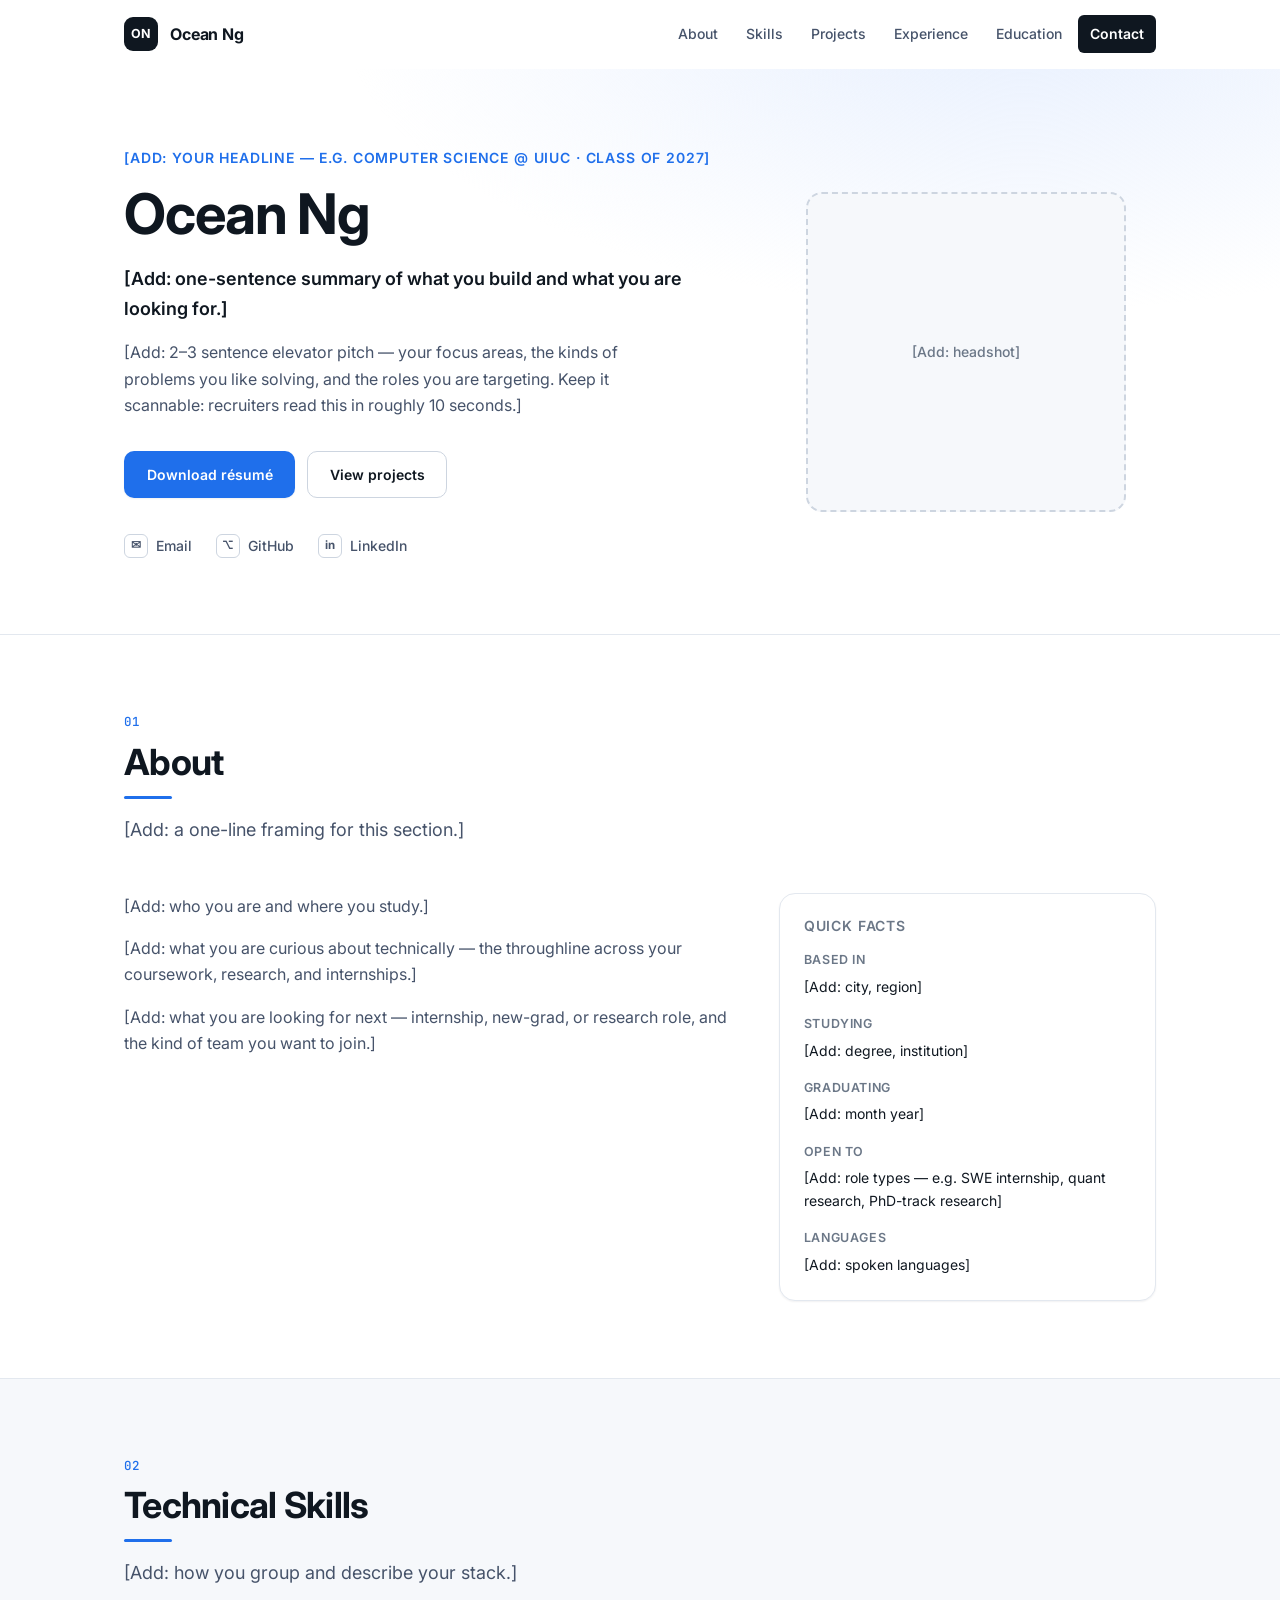
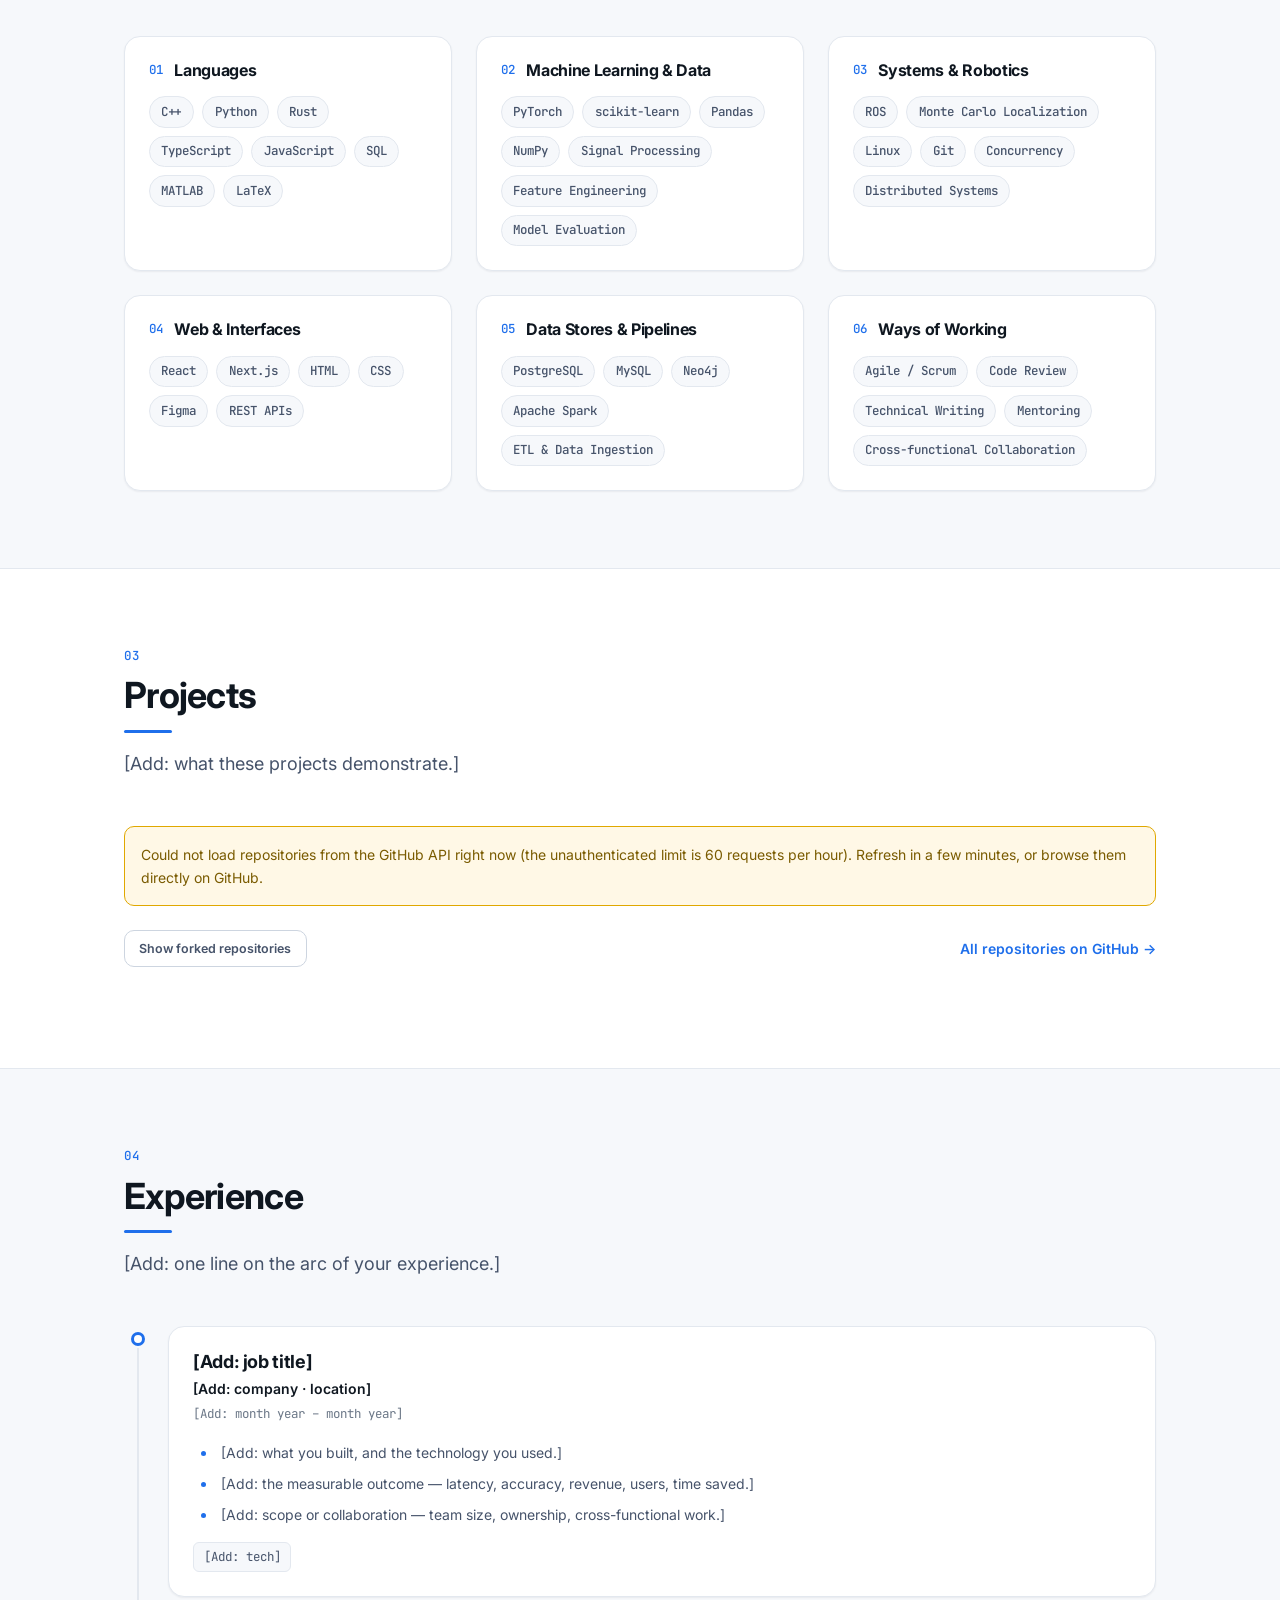
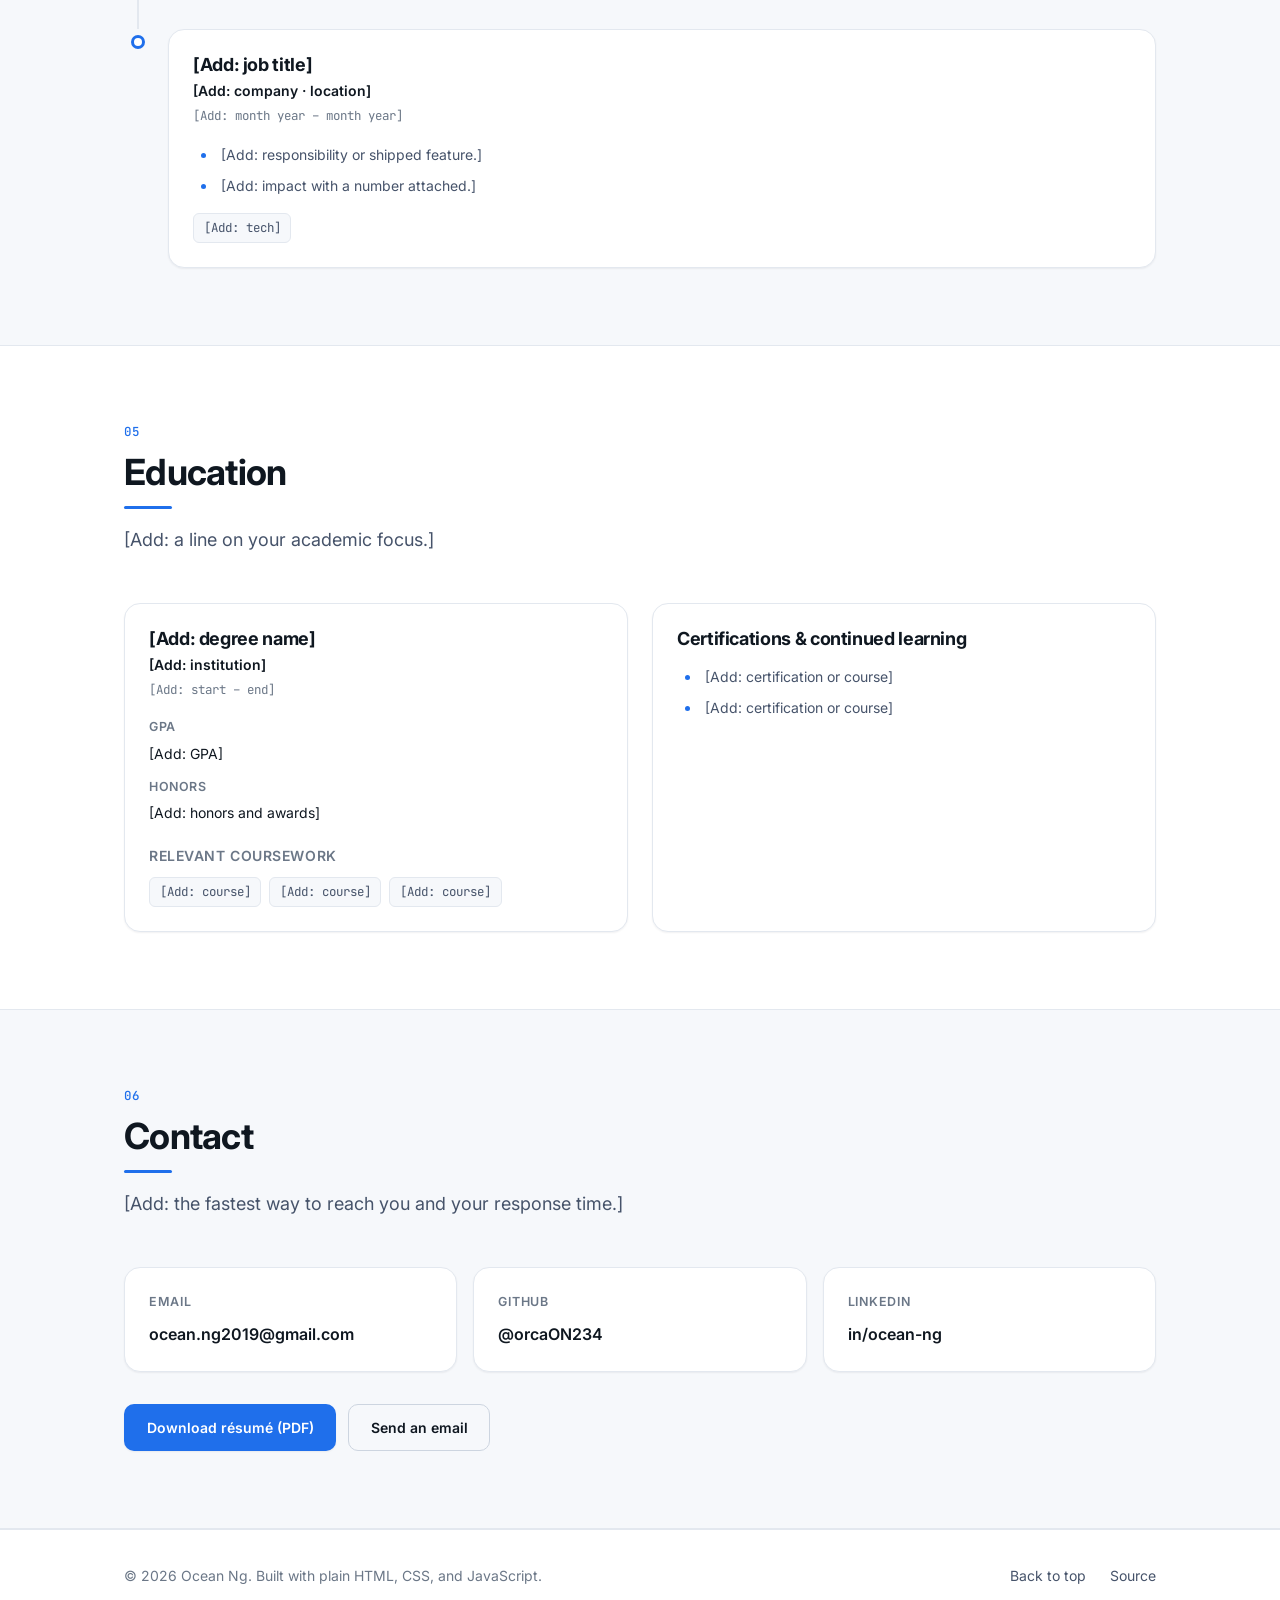
==== index.html @ 5a7ccf2c "Initial portfolio scaffold" ====
<!DOCTYPE html>
<html lang="en">
<head>
  <meta charset="utf-8" />
  <meta name="viewport" content="width=device-width, initial-scale=1" />

  <!-- ============================================================
       EDIT ME: Title & description shown in the browser tab and in
       Google / link previews when a recruiter shares your URL.
       ============================================================ -->
  <title>Ocean Ng — Software Engineer &amp; CS Researcher</title>
  <meta name="description" content="Portfolio of Ocean Ng — computer science undergraduate at the University of Illinois Urbana-Champaign. Projects, technical skills, and experience." />
  <meta name="author" content="Ocean Ng" />

  <!-- Open Graph / social preview (shown on LinkedIn, Slack, iMessage) -->
  <meta property="og:type" content="website" />
  <meta property="og:title" content="Ocean Ng — Software Engineer &amp; CS Researcher" />
  <meta property="og:description" content="Portfolio of Ocean Ng — computer science undergraduate at the University of Illinois Urbana-Champaign." />
  <meta property="og:url" content="https://orcaon234.github.io/" />
  <!-- EDIT ME: add a 1200x630 preview image at assets/img/og-preview.png -->
  <meta property="og:image" content="assets/img/og-preview.png" />
  <meta name="twitter:card" content="summary_large_image" />

  <link rel="canonical" href="https://orcaon234.github.io/" />

  <!-- EDIT ME: replace with a real favicon. Any 32x32 PNG works. -->
  <link rel="icon" type="image/png" href="assets/img/favicon.png" />

  <!-- Fonts: one request, degrades to system fonts if blocked -->
  <link rel="preconnect" href="https://fonts.googleapis.com" />
  <link rel="preconnect" href="https://fonts.gstatic.com" crossorigin />
  <link href="https://fonts.googleapis.com/css2?family=Inter:wght@400;500;600;700&family=JetBrains+Mono:wght@400;500&display=swap" rel="stylesheet" />

  <link rel="stylesheet" href="assets/css/styles.css" />
</head>

<body>
  <!-- Keyboard users can jump straight past the nav -->
  <a class="skip-link" href="#main">Skip to main content</a>

  <!-- ============================================================
       HEADER / NAVIGATION
       ============================================================ -->
  <header class="site-header" id="site-header">
    <div class="container header-inner">
      <a class="brand" href="#top" aria-label="Ocean Ng — back to top">
        <!-- EDIT ME: initials or a small logo mark -->
        <span class="brand-mark" aria-hidden="true">ON</span>
        <span class="brand-name">Ocean Ng</span>
      </a>

      <button
        class="nav-toggle"
        id="nav-toggle"
        type="button"
        aria-expanded="false"
        aria-controls="primary-nav"
        aria-label="Toggle navigation menu"
      >
        <span class="nav-toggle-bar" aria-hidden="true"></span>
        <span class="nav-toggle-bar" aria-hidden="true"></span>
        <span class="nav-toggle-bar" aria-hidden="true"></span>
      </button>

      <nav class="primary-nav" id="primary-nav" aria-label="Primary">
        <ul class="nav-list">
          <li><a class="nav-link" href="#about">About</a></li>
          <li><a class="nav-link" href="#skills">Skills</a></li>
          <li><a class="nav-link" href="#projects">Projects</a></li>
          <li><a class="nav-link" href="#experience">Experience</a></li>
          <li><a class="nav-link" href="#education">Education</a></li>
          <li><a class="nav-link nav-link--cta" href="#contact">Contact</a></li>
        </ul>
      </nav>
    </div>
  </header>

  <main id="main">
    <!-- ============================================================
         HERO
         ============================================================ -->
    <section class="hero" id="top" aria-labelledby="hero-heading">
      <div class="container hero-inner">
        <div class="hero-copy">
          <p class="eyebrow">[Add: your headline — e.g. Computer Science @ UIUC · Class of 2027]</p>

          <h1 id="hero-heading" class="hero-title">
            Ocean Ng
          </h1>

          <p class="hero-subtitle">
            [Add: one-sentence summary of what you build and what you are looking for.]
          </p>

          <p class="hero-body">
            [Add: 2–3 sentence elevator pitch — your focus areas, the kinds of problems you
            like solving, and the roles you are targeting. Keep it scannable: recruiters
            read this in roughly 10 seconds.]
          </p>

          <div class="hero-actions">
            <!-- EDIT ME: point this at your resume PDF in assets/ -->
            <a class="btn btn--primary" href="assets/Ocean-Ng-Resume.pdf" download>
              Download résumé
            </a>
            <a class="btn btn--ghost" href="#projects">View projects</a>
          </div>

          <ul class="hero-links" aria-label="External profiles">
            <!-- EDIT ME: update the email if you prefer a different contact address -->
            <li>
              <a href="mailto:ocean.ng2019@gmail.com">
                <span class="icon" aria-hidden="true">✉</span> Email
              </a>
            </li>
            <li>
              <a href="https://github.com/orcaON234" target="_blank" rel="noopener noreferrer">
                <span class="icon" aria-hidden="true">⌥</span> GitHub
              </a>
            </li>
            <li>
              <a href="https://www.linkedin.com/in/ocean-ng-b53042281/" target="_blank" rel="noopener noreferrer">
                <span class="icon" aria-hidden="true">in</span> LinkedIn
              </a>
            </li>
          </ul>
        </div>

        <div class="hero-portrait" aria-hidden="true">
          <!-- EDIT ME: drop a headshot at assets/img/portrait.jpg and swap the div for:
               <img src="assets/img/portrait.jpg" alt="Portrait of Ocean Ng" /> -->
          <div class="portrait-placeholder">
            <span>[Add: headshot]</span>
          </div>
        </div>
      </div>
    </section>

    <!-- ============================================================
         ABOUT
         ============================================================ -->
    <section class="section" id="about" aria-labelledby="about-heading">
      <div class="container">
        <header class="section-header">
          <p class="section-kicker">01</p>
          <h2 class="section-title" id="about-heading">About</h2>
          <p class="section-lede">[Add: a one-line framing for this section.]</p>
        </header>

        <div class="about-grid">
          <div class="about-text">
            <p>[Add: who you are and where you study.]</p>
            <p>[Add: what you are curious about technically — the throughline across your
              coursework, research, and internships.]</p>
            <p>[Add: what you are looking for next — internship, new-grad, or research role,
              and the kind of team you want to join.]</p>
          </div>

          <aside class="about-facts" aria-label="Quick facts">
            <h3 class="about-facts-title">Quick facts</h3>
            <dl class="fact-list">
              <div class="fact">
                <dt>Based in</dt>
                <dd>[Add: city, region]</dd>
              </div>
              <div class="fact">
                <dt>Studying</dt>
                <dd>[Add: degree, institution]</dd>
              </div>
              <div class="fact">
                <dt>Graduating</dt>
                <dd>[Add: month year]</dd>
              </div>
              <div class="fact">
                <dt>Open to</dt>
                <dd>[Add: role types — e.g. SWE internship, quant research, PhD-track research]</dd>
              </div>
              <div class="fact">
                <dt>Languages</dt>
                <dd>[Add: spoken languages]</dd>
              </div>
            </dl>
          </aside>
        </div>
      </div>
    </section>

    <!-- ============================================================
         SKILLS / TECH STACK
         The chips below are rendered by assets/js/main.js from the
         SKILL_GROUPS array, so you only edit that one place.
         ============================================================ -->
    <section class="section section--alt" id="skills" aria-labelledby="skills-heading">
      <div class="container">
        <header class="section-header">
          <p class="section-kicker">02</p>
          <h2 class="section-title" id="skills-heading">Technical Skills</h2>
          <p class="section-lede">[Add: how you group and describe your stack.]</p>
        </header>

        <!-- Populated by JS. Each group is editable in assets/js/main.js → SKILL_GROUPS -->
        <div class="skills-grid" id="skills-grid">
          <noscript>
            <p class="notice">Enable JavaScript to render the skill grid, or list your stack here directly.</p>
          </noscript>
        </div>
      </div>
    </section>

    <!-- ============================================================
         PROJECTS
         Cards are pulled live from the GitHub API by assets/js/main.js.
         Forks are hidden by default; toggle them with the button.
         ============================================================ -->
    <section class="section" id="projects" aria-labelledby="projects-heading">
      <div class="container">
        <header class="section-header">
          <p class="section-kicker">03</p>
          <h2 class="section-title" id="projects-heading">Projects</h2>
          <p class="section-lede">[Add: what these projects demonstrate.]</p>
        </header>

        <!-- Shown only if the GitHub API call fails or is rate-limited -->
        <p class="notice notice--warning" id="projects-notice" hidden role="status"></p>

        <div class="project-controls">
          <button class="btn btn--small" id="toggle-forks" type="button" aria-pressed="false">
            Show forked repositories
          </button>
          <a class="link-arrow" href="https://github.com/orcaON234?tab=repositories" target="_blank" rel="noopener noreferrer">
            All repositories on GitHub →
          </a>
        </div>

        <div class="projects-grid" id="projects-grid">
          <!-- Skeleton placeholders replaced by JS -->
          <article class="card project-card is-skeleton" aria-hidden="true">
            <div class="skeleton-line skeleton-line--title"></div>
            <div class="skeleton-line"></div>
            <div class="skeleton-line skeleton-line--short"></div>
          </article>
          <article class="card project-card is-skeleton" aria-hidden="true">
            <div class="skeleton-line skeleton-line--title"></div>
            <div class="skeleton-line"></div>
            <div class="skeleton-line skeleton-line--short"></div>
          </article>
          <article class="card project-card is-skeleton" aria-hidden="true">
            <div class="skeleton-line skeleton-line--title"></div>
            <div class="skeleton-line"></div>
            <div class="skeleton-line skeleton-line--short"></div>
          </article>
        </div>

        <!-- ============================================================
             OPTIONAL: hand-written featured projects.
             If you would rather curate than auto-pull, delete the
             projects-grid block above and unhide this one by removing
             the `hidden` attribute.

             <div class="projects-grid" id="projects-grid-static">
               <article class="card project-card">
                 <header class="project-head">
                   <h3 class="project-title">[Add: project name]</h3>
                   <p class="project-meta">[Add: language · year]</p>
                 </header>
                 <p class="project-desc">[Add: what it does, the interesting technical
                   constraint, and the measurable result.]</p>
                 <ul class="tag-list">
                   <li class="tag">[Add: tech]</li>
                 </ul>
                 <footer class="project-links">
                   <a class="link-arrow" href="#">Repository →</a>
                   <a class="link-arrow" href="#">Live demo →</a>
                 </footer>
               </article>
             </div>
             ============================================================ -->
      </div>
    </section>

    <!-- ============================================================
         EXPERIENCE
         ============================================================ -->
    <section class="section section--alt" id="experience" aria-labelledby="experience-heading">
      <div class="container">
        <header class="section-header">
          <p class="section-kicker">04</p>
          <h2 class="section-title" id="experience-heading">Experience</h2>
          <p class="section-lede">[Add: one line on the arc of your experience.]</p>
        </header>

        <ol class="timeline">
          <li class="timeline-item">
            <div class="timeline-marker" aria-hidden="true"></div>
            <div class="timeline-body">
              <header class="entry-head">
                <h3 class="entry-title">[Add: job title]</h3>
                <p class="entry-org">[Add: company · location]</p>
                <p class="entry-dates">[Add: month year – month year]</p>
              </header>
              <ul class="entry-points">
                <li>[Add: what you built, and the technology you used.]</li>
                <li>[Add: the measurable outcome — latency, accuracy, revenue, users, time saved.]</li>
                <li>[Add: scope or collaboration — team size, ownership, cross-functional work.]</li>
              </ul>
              <ul class="tag-list">
                <li class="tag">[Add: tech]</li>
              </ul>
            </div>
          </li>

          <li class="timeline-item">
            <div class="timeline-marker" aria-hidden="true"></div>
            <div class="timeline-body">
              <header class="entry-head">
                <h3 class="entry-title">[Add: job title]</h3>
                <p class="entry-org">[Add: company · location]</p>
                <p class="entry-dates">[Add: month year – month year]</p>
              </header>
              <ul class="entry-points">
                <li>[Add: responsibility or shipped feature.]</li>
                <li>[Add: impact with a number attached.]</li>
              </ul>
              <ul class="tag-list">
                <li class="tag">[Add: tech]</li>
              </ul>
            </div>
          </li>

          <!-- Duplicate an <li class="timeline-item"> block per role -->
        </ol>
      </div>
    </section>

    <!-- ============================================================
         EDUCATION
         ============================================================ -->
    <section class="section" id="education" aria-labelledby="education-heading">
      <div class="container">
        <header class="section-header">
          <p class="section-kicker">05</p>
          <h2 class="section-title" id="education-heading">Education</h2>
          <p class="section-lede">[Add: a line on your academic focus.]</p>
        </header>

        <div class="education-grid">
          <article class="card education-card">
            <header class="entry-head">
              <h3 class="entry-title">[Add: degree name]</h3>
              <p class="entry-org">[Add: institution]</p>
              <p class="entry-dates">[Add: start – end]</p>
            </header>
            <dl class="fact-list fact-list--compact">
              <div class="fact">
                <dt>GPA</dt>
                <dd>[Add: GPA]</dd>
              </div>
              <div class="fact">
                <dt>Honors</dt>
                <dd>[Add: honors and awards]</dd>
              </div>
            </dl>
            <h4 class="subheading">Relevant coursework</h4>
            <ul class="tag-list">
              <li class="tag">[Add: course]</li>
              <li class="tag">[Add: course]</li>
              <li class="tag">[Add: course]</li>
            </ul>
          </article>

          <article class="card education-card">
            <header class="entry-head">
              <h3 class="entry-title">Certifications &amp; continued learning</h3>
            </header>
            <ul class="entry-points">
              <li>[Add: certification or course]</li>
              <li>[Add: certification or course]</li>
            </ul>
          </article>
        </div>
      </div>
    </section>

    <!-- ============================================================
         CONTACT
         ============================================================ -->
    <section class="section section--alt" id="contact" aria-labelledby="contact-heading">
      <div class="container">
        <header class="section-header">
          <p class="section-kicker">06</p>
          <h2 class="section-title" id="contact-heading">Contact</h2>
          <p class="section-lede">[Add: the fastest way to reach you and your response time.]</p>
        </header>

        <div class="contact-grid">
          <a class="contact-card" href="mailto:ocean.ng2019@gmail.com">
            <span class="contact-label">Email</span>
            <span class="contact-value">ocean.ng2019@gmail.com</span>
          </a>
          <a class="contact-card" href="https://github.com/orcaON234" target="_blank" rel="noopener noreferrer">
            <span class="contact-label">GitHub</span>
            <span class="contact-value">@orcaON234</span>
          </a>
          <a class="contact-card" href="https://www.linkedin.com/in/ocean-ng-b53042281/" target="_blank" rel="noopener noreferrer">
            <span class="contact-label">LinkedIn</span>
            <span class="contact-value">in/ocean-ng</span>
          </a>
        </div>

        <div class="contact-cta">
          <!-- EDIT ME: point this at your resume PDF in assets/ -->
          <a class="btn btn--primary" href="assets/Ocean-Ng-Resume.pdf" download>Download résumé (PDF)</a>
          <a class="btn btn--ghost" href="mailto:ocean.ng2019@gmail.com?subject=Hello%20Ocean">Send an email</a>
        </div>
      </div>
    </section>
  </main>

  <!-- ============================================================
       FOOTER
       ============================================================ -->
  <footer class="site-footer">
    <div class="container footer-inner">
      <p class="footer-note">
        © <span id="footer-year">2026</span> Ocean Ng. Built with plain HTML, CSS, and JavaScript.
      </p>
      <ul class="footer-links">
        <li><a href="#top">Back to top</a></li>
        <li><a href="https://github.com/orcaON234/orcaON234.github.io" target="_blank" rel="noopener noreferrer">Source</a></li>
      </ul>
    </div>
  </footer>

  <script src="assets/js/main.js"></script>
  <script>
    /* The brand mark and footer "Back to top" both point at #top. Scrolling to
       that element would stop short of the very top (the hero has no
       scroll-margin), so intercept it and scroll the window instead. */
    document.addEventListener("click", function (event) {
      var link = event.target.closest('a[href="#top"]');
      if (!link) return;
      event.preventDefault();
      window.scrollTo({ top: 0, behavior: "smooth" });
      if (history.replaceState) history.replaceState(null, "", location.pathname);
    });
  </script>
</body>
</html>
---- assets/css/styles.css ----
/* ==========================================================================
   Ocean Ng — Portfolio stylesheet
   Plain CSS. No build step, no framework.

   Table of contents
   1.  Design tokens
   2.  Reset & base
   3.  Layout primitives
   4.  Typography
   5.  Buttons & links
   6.  Header & navigation
   7.  Hero
   8.  Sections
   9.  About
   10. Skills
   11. Projects
   12. Timeline (experience)
   13. Education
   14. Contact
   15. Footer
   16. Responsive
   17. Reduced motion
   18. Print stylesheet
   ========================================================================== */


/* ==========================================================================
   1. Design tokens
   Change these values to re-skin the whole page.
   ========================================================================== */
:root {
  /* Palette */
  --color-ink:          #0f1720;
  --color-ink-soft:     #46536a;
  --color-ink-faint:    #6b7787;
  --color-accent:      #1f6feb;
  --color-accent-dark: #1a5cc4;
  --color-accent-soft: #e8f0fe;
  --color-bg:          #ffffff;
  --color-bg-alt:      #f6f8fb;
  --color-surface:     #ffffff;
  --color-border:      #e3e8ef;
  --color-border-dark: #cdd5e0;
  --color-warning-bg:   #fff8e6;
  --color-warning-edge: #e0a800;

  /* Type scale */
  --font-sans: "Inter", -apple-system, BlinkMacSystemFont, "Segoe UI", Roboto,
               Helvetica, Arial, sans-serif;
  --font-mono: "JetBrains Mono", ui-monospace, SFMono-Regular, Menlo, Consolas,
               "Liberation Mono", monospace;

  --text-xs:   0.78rem;
  --text-sm:   0.875rem;
  --text-base: 1rem;
  --text-lg:   1.125rem;
  --text-xl:   1.375rem;
  --text-2xl:  clamp(1.6rem, 1.2rem + 1.6vw, 2.25rem);
  --text-3xl:  clamp(2.1rem, 1.4rem + 3vw, 3.5rem);

  /* Spacing */
  --space-1: 0.25rem;
  --space-2: 0.5rem;
  --space-3: 0.75rem;
  --space-4: 1rem;
  --space-5: 1.5rem;
  --space-6: 2rem;
  --space-7: 3rem;
  --space-8: 4rem;
  --space-9: 6rem;

  /* Shape & depth */
  --radius-sm: 6px;
  --radius:    10px;
  --radius-lg: 16px;
  --shadow-sm: 0 1px 2px rgba(15, 23, 32, 0.06);
  --shadow:    0 4px 16px rgba(15, 23, 32, 0.08);
  --shadow-lg: 0 12px 32px rgba(15, 23, 32, 0.12);

  /* Layout */
  --container: 1080px;
  --container-narrow: 760px;
  --header-height: 68px;
}


/* ==========================================================================
   2. Reset & base
   ========================================================================== */
*,
*::before,
*::after { box-sizing: border-box; }

* { margin: 0; }

html {
  scroll-behavior: smooth;
  /* Keeps anchored section headings clear of the sticky header */
  scroll-padding-top: calc(var(--header-height) + var(--space-4));
  -webkit-text-size-adjust: 100%;
}

body {
  font-family: var(--font-sans);
  font-size: var(--text-base);
  line-height: 1.65;
  color: var(--color-ink);
  background-color: var(--color-bg);
  -webkit-font-smoothing: antialiased;
  -moz-osx-font-smoothing: grayscale;
  overflow-x: hidden;
}

img,
picture,
svg {
  display: block;
  max-width: 100%;
  height: auto;
}

ul,
ol { padding-left: 0; }

button {
  font: inherit;
  color: inherit;
  cursor: pointer;
}

a { color: var(--color-accent); }

/* Visible keyboard focus everywhere */
:focus-visible {
  outline: 2px solid var(--color-accent);
  outline-offset: 3px;
  border-radius: var(--radius-sm);
}

/* Skip link — hidden until focused */
.skip-link {
  position: absolute;
  top: -100px;
  left: var(--space-4);
  z-index: 200;
  padding: var(--space-3) var(--space-4);
  background: var(--color-ink);
  color: #fff;
  text-decoration: none;
  border-radius: 0 0 var(--radius) var(--radius);
  transition: top 0.15s ease;
}

.skip-link:focus { top: 0; color: #fff; }


/* ==========================================================================
   3. Layout primitives
   ========================================================================== */
.container {
  width: 100%;
  max-width: var(--container);
  margin-inline: auto;
  padding-inline: var(--space-5);
}


/* ==========================================================================
   4. Typography
   ========================================================================== */
h1, h2, h3, h4 {
  line-height: 1.2;
  font-weight: 700;
  letter-spacing: -0.02em;
  color: var(--color-ink);
}

p { color: var(--color-ink-soft); }

.eyebrow {
  font-size: var(--text-sm);
  font-weight: 600;
  letter-spacing: 0.06em;
  text-transform: uppercase;
  color: var(--color-accent);
  margin-bottom: var(--space-3);
}

.subheading {
  font-size: var(--text-sm);
  font-weight: 600;
  letter-spacing: 0.04em;
  text-transform: uppercase;
  color: var(--color-ink-faint);
  margin: var(--space-5) 0 var(--space-3);
}

/* Placeholder text sits in brackets so it is obvious what to replace */
.hero-subtitle,
.hero-body,
.about-text p,
.section-lede,
.project-desc,
.entry-points li {
  color: var(--color-ink-soft);
}


/* ==========================================================================
   5. Buttons & links
   ========================================================================== */
.btn {
  display: inline-flex;
  align-items: center;
  justify-content: center;
  gap: var(--space-2);
  padding: 0.7rem 1.35rem;
  border: 1px solid transparent;
  border-radius: var(--radius);
  font-size: var(--text-sm);
  font-weight: 600;
  text-decoration: none;
  white-space: nowrap;
  transition: background-color 0.18s ease, color 0.18s ease,
              border-color 0.18s ease, transform 0.18s ease,
              box-shadow 0.18s ease;
}

.btn--primary {
  background-color: var(--color-accent);
  color: #fff;
  box-shadow: var(--shadow-sm);
}

.btn--primary:hover {
  background-color: var(--color-accent-dark);
  color: #fff;
  transform: translateY(-1px);
  box-shadow: var(--shadow);
}

.btn--ghost {
  background-color: transparent;
  color: var(--color-ink);
  border-color: var(--color-border-dark);
}

.btn--ghost:hover {
  background-color: var(--color-accent-soft);
  border-color: var(--color-accent);
  color: var(--color-accent-dark);
  transform: translateY(-1px);
}

.btn--small {
  padding: 0.45rem 0.9rem;
  font-size: var(--text-xs);
  background-color: var(--color-surface);
  border-color: var(--color-border-dark);
  color: var(--color-ink-soft);
}

.btn--small:hover {
  border-color: var(--color-accent);
  color: var(--color-accent-dark);
}

.link-arrow {
  font-size: var(--text-sm);
  font-weight: 600;
  text-decoration: none;
  color: var(--color-accent);
}

.link-arrow:hover { text-decoration: underline; }


/* ==========================================================================
   6. Header & navigation
   ========================================================================== */
.site-header {
  position: sticky;
  top: 0;
  z-index: 100;
  background-color: rgba(255, 255, 255, 0.88);
  backdrop-filter: saturate(180%) blur(12px);
  -webkit-backdrop-filter: saturate(180%) blur(12px);
  border-bottom: 1px solid transparent;
  transition: border-color 0.2s ease, box-shadow 0.2s ease;
}

/* JS adds .is-scrolled once the page moves */
.site-header.is-scrolled {
  border-bottom-color: var(--color-border);
  box-shadow: var(--shadow-sm);
}

.header-inner {
  display: flex;
  align-items: center;
  justify-content: space-between;
  gap: var(--space-4);
  min-height: var(--header-height);
}

.brand {
  display: inline-flex;
  align-items: center;
  gap: var(--space-3);
  text-decoration: none;
  color: var(--color-ink);
  font-weight: 700;
  letter-spacing: -0.01em;
}

.brand-mark {
  display: grid;
  place-items: center;
  width: 34px;
  height: 34px;
  border-radius: 9px;
  background-color: var(--color-ink);
  color: #fff;
  font-size: var(--text-xs);
  font-weight: 700;
  letter-spacing: 0.02em;
}

.brand-name { font-size: var(--text-base); }

/* Hamburger — hidden on desktop */
.nav-toggle {
  display: none;
  flex-direction: column;
  justify-content: center;
  gap: 5px;
  width: 42px;
  height: 42px;
  padding: 0 9px;
  background: transparent;
  border: 1px solid var(--color-border-dark);
  border-radius: var(--radius-sm);
}

.nav-toggle-bar {
  display: block;
  height: 2px;
  width: 100%;
  border-radius: 2px;
  background-color: var(--color-ink);
  transition: transform 0.22s ease, opacity 0.22s ease;
}

/* Animate the bars into an X when open */
.nav-toggle[aria-expanded="true"] .nav-toggle-bar:nth-child(1) {
  transform: translateY(7px) rotate(45deg);
}
.nav-toggle[aria-expanded="true"] .nav-toggle-bar:nth-child(2) {
  opacity: 0;
}
.nav-toggle[aria-expanded="true"] .nav-toggle-bar:nth-child(3) {
  transform: translateY(-7px) rotate(-45deg);
}

.nav-list {
  display: flex;
  align-items: center;
  gap: var(--space-1);
  list-style: none;
}

.nav-link {
  display: block;
  padding: 0.45rem 0.75rem;
  border-radius: var(--radius-sm);
  font-size: var(--text-sm);
  font-weight: 500;
  text-decoration: none;
  color: var(--color-ink-soft);
  transition: color 0.16s ease, background-color 0.16s ease;
}

.nav-link:hover {
  color: var(--color-ink);
  background-color: var(--color-bg-alt);
}

/* JS marks the section currently in view */
.nav-link.is-active {
  color: var(--color-accent-dark);
  background-color: var(--color-accent-soft);
}

.nav-link--cta {
  color: #fff;
  background-color: var(--color-ink);
  font-weight: 600;
}

.nav-link--cta:hover,
.nav-link--cta.is-active {
  background-color: var(--color-accent);
  color: #fff;
}


/* ==========================================================================
   7. Hero
   ========================================================================== */
.hero {
  position: relative;
  padding-block: clamp(var(--space-7), 6vw, var(--space-9));
  background:
    radial-gradient(1100px 480px at 80% -10%, var(--color-accent-soft) 0%, transparent 62%),
    var(--color-bg);
  border-bottom: 1px solid var(--color-border);
}

.hero-inner {
  display: grid;
  grid-template-columns: minmax(0, 1.55fr) minmax(0, 1fr);
  align-items: center;
  gap: clamp(var(--space-6), 5vw, var(--space-8));
}

.hero-title {
  font-size: var(--text-3xl);
  margin-bottom: var(--space-4);
}

.hero-subtitle {
  font-size: var(--text-lg);
  font-weight: 600;
  color: var(--color-ink);
  margin-bottom: var(--space-4);
}

.hero-body {
  max-width: 56ch;
  font-size: var(--text-base);
  margin-bottom: var(--space-6);
}

.hero-actions {
  display: flex;
  flex-wrap: wrap;
  gap: var(--space-3);
  margin-bottom: var(--space-6);
}

.hero-links {
  display: flex;
  flex-wrap: wrap;
  gap: var(--space-5);
  list-style: none;
}

.hero-links a {
  display: inline-flex;
  align-items: center;
  gap: var(--space-2);
  font-size: var(--text-sm);
  font-weight: 500;
  text-decoration: none;
  color: var(--color-ink-soft);
}

.hero-links a:hover { color: var(--color-accent); }

.hero-links .icon {
  display: grid;
  place-items: center;
  width: 24px;
  height: 24px;
  border: 1px solid var(--color-border-dark);
  border-radius: var(--radius-sm);
  font-size: 0.72rem;
  font-weight: 700;
  color: var(--color-ink-soft);
}

.portrait-placeholder {
  display: grid;
  place-items: center;
  aspect-ratio: 1 / 1;
  max-width: 320px;
  margin-inline: auto;
  border: 2px dashed var(--color-border-dark);
  border-radius: var(--radius-lg);
  background-color: var(--color-bg-alt);
  color: var(--color-ink-faint);
  font-size: var(--text-sm);
  font-weight: 500;
  text-align: center;
  padding: var(--space-4);
}

.hero-portrait img {
  width: 100%;
  max-width: 320px;
  aspect-ratio: 1 / 1;
  object-fit: cover;
  border-radius: var(--radius-lg);
  margin-inline: auto;
  box-shadow: var(--shadow);
}


/* ==========================================================================
   8. Sections
   ========================================================================== */
.section {
  padding-block: clamp(var(--space-7), 6vw, var(--space-9));
}

.section--alt {
  background-color: var(--color-bg-alt);
  border-block: 1px solid var(--color-border);
}

.section-header {
  max-width: var(--container-narrow);
  margin-bottom: var(--space-7);
}

.section-kicker {
  font-family: var(--font-mono);
  font-size: var(--text-xs);
  font-weight: 500;
  letter-spacing: 0.1em;
  color: var(--color-accent);
  margin-bottom: var(--space-2);
}

.section-title {
  font-size: var(--text-2xl);
  margin-bottom: var(--space-3);
}

/* Thin rule beneath section titles */
.section-title::after {
  content: "";
  display: block;
  width: 48px;
  height: 3px;
  margin-top: var(--space-3);
  border-radius: 2px;
  background-color: var(--color-accent);
}

.section-lede {
  margin-top: var(--space-4);
  font-size: var(--text-lg);
}

.card {
  background-color: var(--color-surface);
  border: 1px solid var(--color-border);
  border-radius: var(--radius-lg);
  box-shadow: var(--shadow-sm);
}

.notice {
  padding: var(--space-4);
  border-radius: var(--radius);
  background-color: var(--color-bg-alt);
  border: 1px solid var(--color-border);
  font-size: var(--text-sm);
  color: var(--color-ink-soft);
}

.notice--warning {
  background-color: var(--color-warning-bg);
  border-color: var(--color-warning-edge);
  color: #7a5b00;
  margin-bottom: var(--space-5);
}


/* ==========================================================================
   9. About
   ========================================================================== */
.about-grid {
  display: grid;
  grid-template-columns: minmax(0, 1.6fr) minmax(0, 1fr);
  gap: clamp(var(--space-5), 4vw, var(--space-8));
  align-items: start;
}

.about-text p + p { margin-top: var(--space-4); }

.about-facts {
  padding: var(--space-5);
  background-color: var(--color-surface);
  border: 1px solid var(--color-border);
  border-radius: var(--radius-lg);
  box-shadow: var(--shadow-sm);
}

.about-facts-title {
  font-size: var(--text-sm);
  font-weight: 600;
  letter-spacing: 0.06em;
  text-transform: uppercase;
  color: var(--color-ink-faint);
  margin-bottom: var(--space-4);
}

.fact-list { display: grid; gap: var(--space-4); }

.fact-list--compact { gap: var(--space-3); margin-top: var(--space-4); }

.fact dt {
  font-size: var(--text-xs);
  font-weight: 600;
  letter-spacing: 0.05em;
  text-transform: uppercase;
  color: var(--color-ink-faint);
  margin-bottom: var(--space-1);
}

.fact dd {
  font-size: var(--text-sm);
  color: var(--color-ink);
  margin: 0;
}


/* ==========================================================================
   10. Skills
   ========================================================================== */
.skills-grid {
  display: grid;
  grid-template-columns: repeat(auto-fit, minmax(260px, 1fr));
  gap: var(--space-5);
}

.skill-group {
  padding: var(--space-5);
  background-color: var(--color-surface);
  border: 1px solid var(--color-border);
  border-radius: var(--radius-lg);
  box-shadow: var(--shadow-sm);
  transition: border-color 0.18s ease, box-shadow 0.18s ease;
}

.skill-group:hover {
  border-color: var(--color-border-dark);
  box-shadow: var(--shadow);
}

.skill-group-title {
  display: flex;
  align-items: center;
  gap: var(--space-3);
  font-size: var(--text-base);
  margin-bottom: var(--space-4);
}

/* Small monospace index number before each group title */
.skill-group-title::before {
  content: attr(data-index);
  font-family: var(--font-mono);
  font-size: var(--text-xs);
  font-weight: 500;
  color: var(--color-accent);
}

.chip-list {
  display: flex;
  flex-wrap: wrap;
  gap: var(--space-2);
  list-style: none;
}

.chip {
  display: inline-block;
  padding: 0.28rem 0.7rem;
  border-radius: 999px;
  background-color: var(--color-bg-alt);
  border: 1px solid var(--color-border);
  font-family: var(--font-mono);
  font-size: var(--text-xs);
  font-weight: 500;
  color: var(--color-ink-soft);
  transition: background-color 0.16s ease, color 0.16s ease,
              border-color 0.16s ease;
}

.skill-group:hover .chip {
  border-color: var(--color-border-dark);
}

.chip:hover {
  background-color: var(--color-accent-soft);
  border-color: var(--color-accent);
  color: var(--color-accent-dark);
}


/* ==========================================================================
   11. Projects
   ========================================================================== */
.project-controls {
  display: flex;
  flex-wrap: wrap;
  align-items: center;
  justify-content: space-between;
  gap: var(--space-4);
  margin-bottom: var(--space-5);
}

.projects-grid {
  display: grid;
  grid-template-columns: repeat(auto-fill, minmax(300px, 1fr));
  gap: var(--space-5);
}

.project-card {
  display: flex;
  flex-direction: column;
  gap: var(--space-3);
  padding: var(--space-5);
  transition: transform 0.18s ease, box-shadow 0.18s ease,
              border-color 0.18s ease;
}

.project-card:hover {
  transform: translateY(-3px);
  border-color: var(--color-border-dark);
  box-shadow: var(--shadow-lg);
}

.project-head {
  display: flex;
  align-items: baseline;
  justify-content: space-between;
  gap: var(--space-3);
}

.project-title {
  font-size: var(--text-lg);
  overflow-wrap: anywhere;
}

/* The heading itself is the link, so it inherits ink rather than link blue */
.project-title a {
  color: inherit;
  text-decoration: none;
}

.project-title a:hover {
  color: var(--color-accent);
  text-decoration: underline;
}

.project-meta {
  flex-shrink: 0;
  font-family: var(--font-mono);
  font-size: var(--text-xs);
  color: var(--color-ink-faint);
}

.project-desc {
  flex-grow: 1;
  font-size: var(--text-sm);
}

/* Language dot + stars row */
.project-stats {
  display: flex;
  flex-wrap: wrap;
  align-items: center;
  gap: var(--space-4);
  font-size: var(--text-xs);
  color: var(--color-ink-faint);
}

.stat {
  display: inline-flex;
  align-items: center;
  gap: var(--space-2);
}

.lang-dot {
  width: 10px;
  height: 10px;
  border-radius: 50%;
  background-color: var(--color-border-dark);
}

.project-links {
  display: flex;
  flex-wrap: wrap;
  gap: var(--space-4);
  padding-top: var(--space-3);
  border-top: 1px solid var(--color-border);
}

.tag-list {
  display: flex;
  flex-wrap: wrap;
  gap: var(--space-2);
  list-style: none;
}

.tag {
  display: inline-block;
  padding: 0.22rem 0.6rem;
  border-radius: var(--radius-sm);
  background-color: var(--color-bg-alt);
  border: 1px solid var(--color-border);
  font-family: var(--font-mono);
  font-size: var(--text-xs);
  color: var(--color-ink-soft);
}

/* Badge for forked repos */
.badge {
  display: inline-block;
  padding: 0.15rem 0.5rem;
  border-radius: var(--radius-sm);
  background-color: var(--color-accent-soft);
  color: var(--color-accent-dark);
  font-size: var(--text-xs);
  font-weight: 600;
}

/* Loading skeleton */
.is-skeleton {
  min-height: 190px;
  box-shadow: none;
}

.skeleton-line {
  height: 12px;
  border-radius: 6px;
  background: linear-gradient(90deg,
              var(--color-bg-alt) 25%,
              #e9eef5 37%,
              var(--color-bg-alt) 63%);
  background-size: 400% 100%;
  animation: skeleton-shimmer 1.4s ease infinite;
}

.skeleton-line--title { height: 20px; width: 60%; }
.skeleton-line--short { width: 40%; }

@keyframes skeleton-shimmer {
  0%   { background-position: 100% 50%; }
  100% { background-position: 0 50%; }
}


/* ==========================================================================
   12. Timeline (experience)
   ========================================================================== */
.timeline {
  list-style: none;
  display: grid;
  gap: var(--space-6);
}

.timeline-item {
  position: relative;
  display: grid;
  grid-template-columns: 28px minmax(0, 1fr);
  gap: var(--space-4);
}

/* The vertical rail */
.timeline-item::before {
  content: "";
  position: absolute;
  left: 13px;
  top: 22px;
  bottom: calc(-1 * var(--space-6));
  width: 2px;
  background-color: var(--color-border);
}

.timeline-item:last-child::before { display: none; }

.timeline-marker {
  position: relative;
  z-index: 1;
  width: 14px;
  height: 14px;
  margin-top: 6px;
  margin-left: 7px;
  border-radius: 50%;
  background-color: var(--color-surface);
  border: 3px solid var(--color-accent);
}

.timeline-body {
  padding: var(--space-5);
  background-color: var(--color-surface);
  border: 1px solid var(--color-border);
  border-radius: var(--radius-lg);
  box-shadow: var(--shadow-sm);
}

.entry-head { margin-bottom: var(--space-4); }

.entry-title {
  font-size: var(--text-lg);
  margin-bottom: var(--space-1);
}

.entry-org {
  font-size: var(--text-sm);
  font-weight: 600;
  color: var(--color-ink);
}

.entry-dates {
  font-family: var(--font-mono);
  font-size: var(--text-xs);
  color: var(--color-ink-faint);
  margin-top: var(--space-1);
}

.entry-points {
  display: grid;
  gap: var(--space-2);
  margin-bottom: var(--space-4);
  padding-left: var(--space-5);
  list-style: disc;
}

.entry-points li {
  font-size: var(--text-sm);
  padding-left: var(--space-1);
}

.entry-points li::marker { color: var(--color-accent); }


/* ==========================================================================
   13. Education
   ========================================================================== */
.education-grid {
  display: grid;
  grid-template-columns: repeat(auto-fit, minmax(300px, 1fr));
  gap: var(--space-5);
}

.education-card { padding: var(--space-5); }


/* ==========================================================================
   14. Contact
   ========================================================================== */
.contact-grid {
  display: grid;
  grid-template-columns: repeat(auto-fit, minmax(220px, 1fr));
  gap: var(--space-4);
  margin-bottom: var(--space-6);
}

.contact-card {
  display: flex;
  flex-direction: column;
  gap: var(--space-2);
  padding: var(--space-5);
  background-color: var(--color-surface);
  border: 1px solid var(--color-border);
  border-radius: var(--radius-lg);
  text-decoration: none;
  box-shadow: var(--shadow-sm);
  transition: transform 0.18s ease, border-color 0.18s ease,
              box-shadow 0.18s ease;
}

.contact-card:hover {
  transform: translateY(-3px);
  border-color: var(--color-accent);
  box-shadow: var(--shadow);
}

.contact-label {
  font-size: var(--text-xs);
  font-weight: 600;
  letter-spacing: 0.06em;
  text-transform: uppercase;
  color: var(--color-ink-faint);
}

.contact-value {
  font-size: var(--text-base);
  font-weight: 600;
  color: var(--color-ink);
  overflow-wrap: anywhere;
}

.contact-cta {
  display: flex;
  flex-wrap: wrap;
  gap: var(--space-3);
}


/* ==========================================================================
   15. Footer
   ========================================================================== */
.site-footer {
  padding-block: var(--space-6);
  border-top: 1px solid var(--color-border);
  background-color: var(--color-bg);
}

.footer-inner {
  display: flex;
  flex-wrap: wrap;
  align-items: center;
  justify-content: space-between;
  gap: var(--space-4);
}

.footer-note {
  font-size: var(--text-sm);
  color: var(--color-ink-faint);
}

.footer-links {
  display: flex;
  gap: var(--space-5);
  list-style: none;
}

.footer-links a {
  font-size: var(--text-sm);
  text-decoration: none;
  color: var(--color-ink-soft);
}

.footer-links a:hover {
  color: var(--color-accent);
  text-decoration: underline;
}


/* ==========================================================================
   16. Responsive
   ========================================================================== */
@media (max-width: 900px) {
  .hero-inner {
    grid-template-columns: 1fr;
  }

  .hero-portrait { order: -1; }

  .portrait-placeholder,
  .hero-portrait img { max-width: 220px; }

  .about-grid {
    grid-template-columns: 1fr;
  }
}

@media (max-width: 768px) {
  :root { --header-height: 60px; }

  .nav-toggle { display: flex; }

  /* Collapse the nav into a slide-down panel */
  .primary-nav {
    position: absolute;
    left: 0;
    right: 0;
    top: 100%;
    display: grid;
    background-color: var(--color-surface);
    border-bottom: 1px solid var(--color-border);
    box-shadow: var(--shadow);
    overflow: hidden;
    max-height: 0;
    visibility: hidden;
    transition: max-height 0.28s ease, visibility 0.28s ease;
  }

  .primary-nav.is-open {
    max-height: 420px;
    visibility: visible;
  }

  .nav-list {
    flex-direction: column;
    align-items: stretch;
    gap: 0;
    padding: var(--space-3) var(--space-5) var(--space-5);
  }

  .nav-link {
    padding: 0.75rem var(--space-3);
    font-size: var(--text-base);
    border-radius: var(--radius-sm);
  }

  .nav-link--cta {
    margin-top: var(--space-3);
    text-align: center;
  }

  .header-inner { position: relative; }

  .section { padding-block: var(--space-7); }

  .section-lede { font-size: var(--text-base); }

  .hero-actions .btn,
  .contact-cta .btn { flex: 1 1 auto; }

  .projects-grid { grid-template-columns: 1fr; }

  .project-controls { justify-content: flex-start; }

  .footer-inner { flex-direction: column; align-items: flex-start; }
}

@media (max-width: 480px) {
  .container { padding-inline: var(--space-4); }

  .hero-links { gap: var(--space-4); }

  .timeline-item { grid-template-columns: 20px minmax(0, 1fr); }

  .timeline-marker { margin-left: 3px; }

  .timeline-item::before { left: 9px; }
}


/* ==========================================================================
   17. Reduced motion
   ========================================================================== */
@media (prefers-reduced-motion: reduce) {
  html { scroll-behavior: auto; }

  *,
  *::before,
  *::after {
    animation-duration: 0.001ms !important;
    animation-iteration-count: 1 !important;
    transition-duration: 0.001ms !important;
  }

  .project-card:hover,
  .contact-card:hover,
  .btn:hover { transform: none; }
}


/* ==========================================================================
   18. Print stylesheet
   Recruiters who hit Ctrl+P get a clean, ink-light one-pager.
   ========================================================================== */
@media print {
  :root {
    --color-ink: #000;
    --color-ink-soft: #222;
    --color-ink-faint: #444;
    --color-border: #bbb;
    --color-bg-alt: #fff;
  }

  @page {
    margin: 14mm;
  }

  html { scroll-behavior: auto; }

  body {
    font-size: 10.5pt;
    line-height: 1.45;
    color: #000;
    background: #fff;
  }

  /* Drop everything that only makes sense on screen */
  .site-header,
  .nav-toggle,
  .primary-nav,
  .skip-link,
  .hero-actions,
  .hero-links,
  .project-controls,
  .contact-cta,
  .site-footer,
  .project-links,
  .notice,
  .skeleton-line,
  .nav-link--cta {
    display: none !important;
  }

  /* Nothing should be collapsed or animated on paper */
  .primary-nav,
  .project-card,
  .contact-card,
  .skill-group { box-shadow: none !important; transform: none !important; }

  main { display: block; }

  .section,
  .hero {
    padding-block: 8pt;
    border: 0;
    background: #fff !important;
    break-inside: avoid;
  }

  .section--alt { background: #fff !important; }

  .hero-inner,
  .about-grid {
    grid-template-columns: 1fr;
    gap: 6pt;
  }

  /* Keep a headshot out of the printed page unless you want it */
  .hero-portrait { display: none; }

  /* Force a clean URL line under the name */
  .hero-title { font-size: 22pt; }

  .hero-title::after {
    content: "orcaon234.github.io";
    display: block;
    font-size: 9pt;
    font-weight: 400;
    letter-spacing: 0;
    color: #444;
    margin-top: 2pt;
  }

  .section-title { font-size: 14pt; }

  .section-title::after { display: none; }

  .section-kicker { display: none; }

  /* Lay out cards in a tight two-up grid for paper */
  .skills-grid,
  .projects-grid,
  .education-grid,
  .contact-grid {
    display: grid;
    grid-template-columns: 1fr 1fr;
    gap: 6pt;
  }

  .card,
  .skill-group,
  .timeline-body,
  .about-facts,
  .contact-card {
    border: 1px solid #ccc;
    border-radius: 4px;
    padding: 6pt;
    break-inside: avoid;
  }

  /* Chips print as plain text so they stay legible in black and white */
  .chip,
  .tag {
    border: 0;
    background: transparent;
    padding: 0;
    font-size: 8.5pt;
  }

  .chip::after { content: " ·"; }
  .chip:last-child::after { content: ""; }

  .chip-list { gap: 0 4pt; }

  .timeline-item::before,
  .timeline-marker { display: none; }

  .timeline-item {
    grid-template-columns: 1fr;
    break-inside: avoid;
  }

  a { color: #000; text-decoration: none; }

  /* Make sure links are still usable from a printed page */
  .contact-value,
  .entry-org { font-weight: 700; }
}
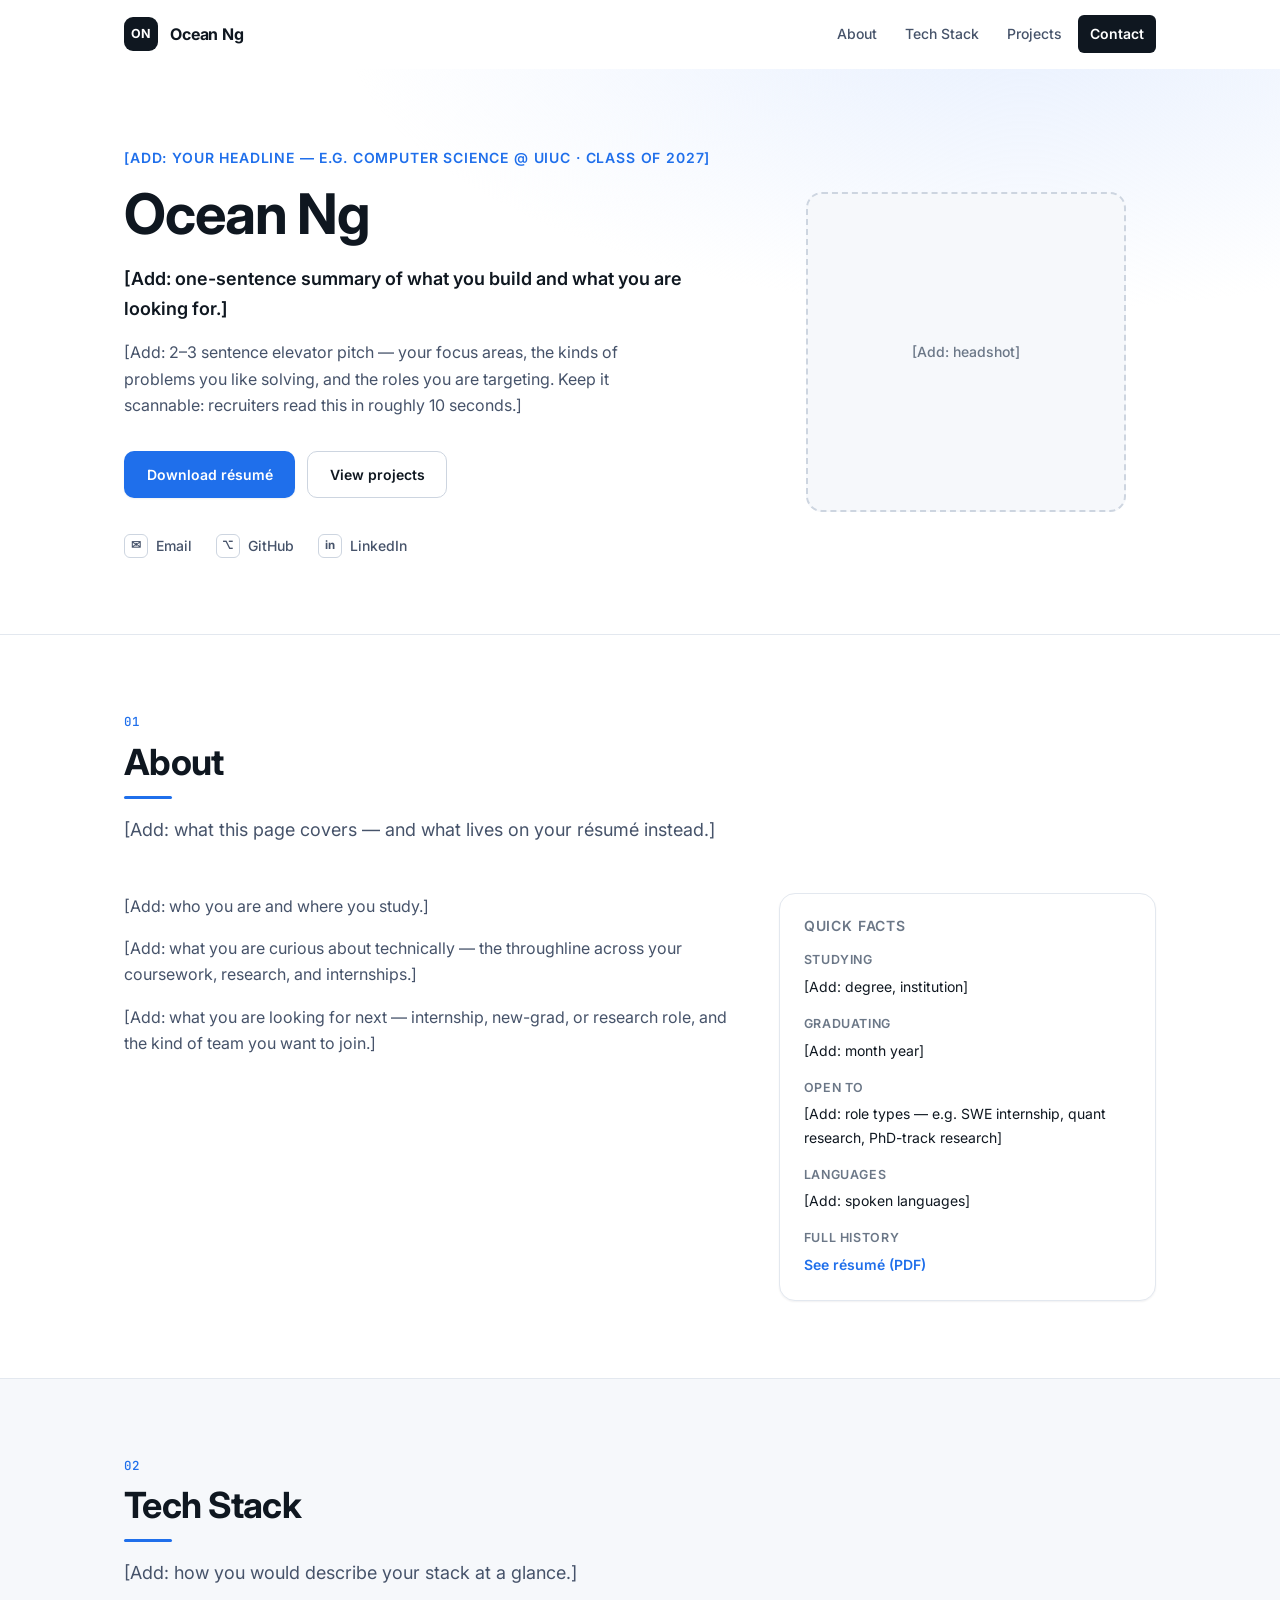
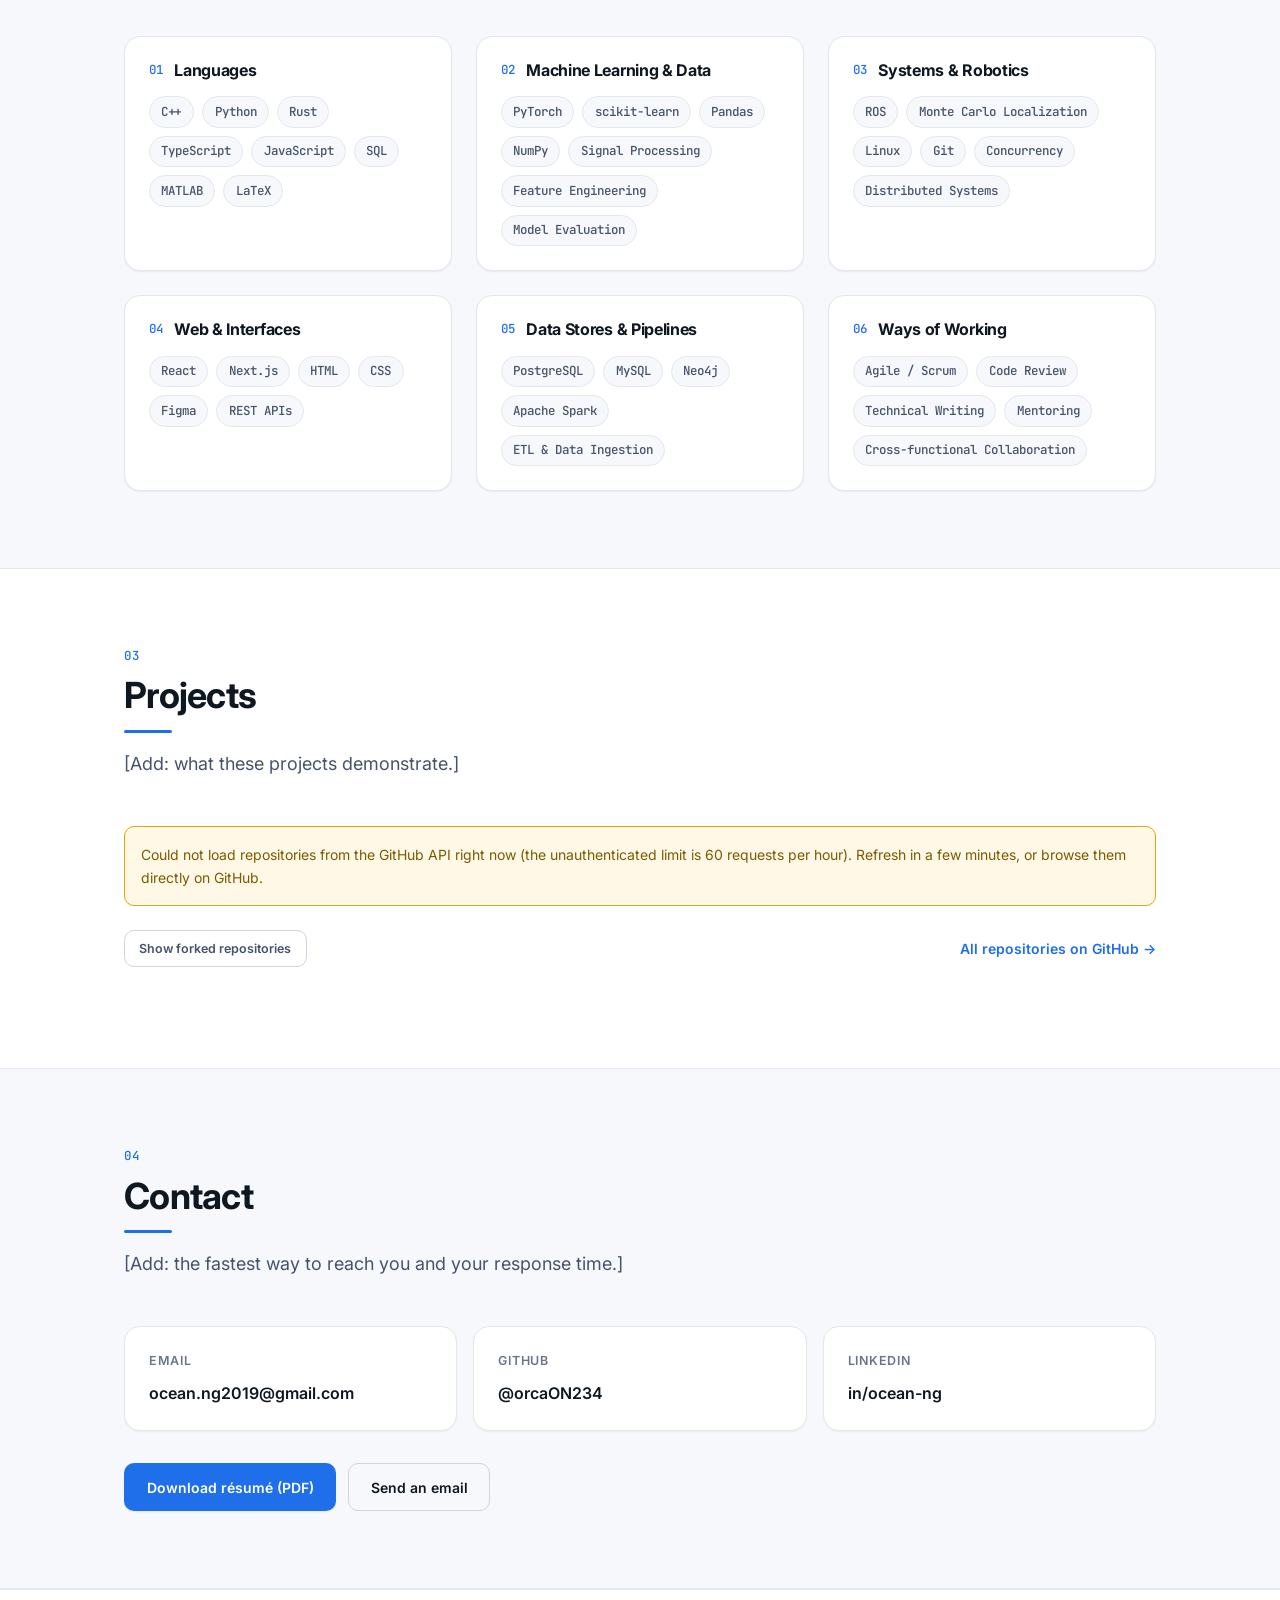
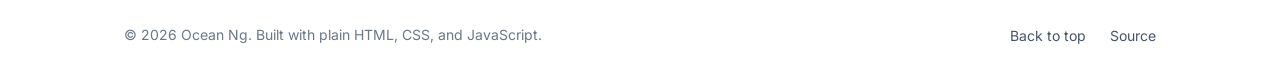
==== commit 051115c0: "Drop Experience and Education sections; scope page to stack, research, and projects" ====
--- a/index.html
+++ b/index.html
@@ -65,10 +65,8 @@
       <nav class="primary-nav" id="primary-nav" aria-label="Primary">
         <ul class="nav-list">
           <li><a class="nav-link" href="#about">About</a></li>
-          <li><a class="nav-link" href="#skills">Skills</a></li>
+          <li><a class="nav-link" href="#skills">Tech Stack</a></li>
           <li><a class="nav-link" href="#projects">Projects</a></li>
-          <li><a class="nav-link" href="#experience">Experience</a></li>
-          <li><a class="nav-link" href="#education">Education</a></li>
           <li><a class="nav-link nav-link--cta" href="#contact">Contact</a></li>
         </ul>
       </nav>
@@ -144,7 +142,7 @@
         <header class="section-header">
           <p class="section-kicker">01</p>
           <h2 class="section-title" id="about-heading">About</h2>
-          <p class="section-lede">[Add: a one-line framing for this section.]</p>
+          <p class="section-lede">[Add: what this page covers — and what lives on your résumé instead.]</p>
         </header>
 
         <div class="about-grid">
@@ -160,10 +158,6 @@
             <h3 class="about-facts-title">Quick facts</h3>
             <dl class="fact-list">
               <div class="fact">
-                <dt>Based in</dt>
-                <dd>[Add: city, region]</dd>
-              </div>
-              <div class="fact">
                 <dt>Studying</dt>
                 <dd>[Add: degree, institution]</dd>
               </div>
@@ -178,6 +172,12 @@
               <div class="fact">
                 <dt>Languages</dt>
                 <dd>[Add: spoken languages]</dd>
+              </div>
+              <!-- This page deliberately skips work history and coursework —
+                   those live on the resume. Point visitors there instead. -->
+              <div class="fact">
+                <dt>Full history</dt>
+                <dd><a href="assets/Ocean-Ng-Resume.pdf" download>See résumé (PDF)</a></dd>
               </div>
             </dl>
           </aside>
@@ -194,8 +194,8 @@
       <div class="container">
         <header class="section-header">
           <p class="section-kicker">02</p>
-          <h2 class="section-title" id="skills-heading">Technical Skills</h2>
-          <p class="section-lede">[Add: how you group and describe your stack.]</p>
+          <h2 class="section-title" id="skills-heading">Tech Stack</h2>
+          <p class="section-lede">[Add: how you would describe your stack at a glance.]</p>
         </header>
 
         <!-- Populated by JS. Each group is editable in assets/js/main.js → SKILL_GROUPS -->
@@ -279,115 +279,12 @@
     </section>
 
     <!-- ============================================================
-         EXPERIENCE
-         ============================================================ -->
-    <section class="section section--alt" id="experience" aria-labelledby="experience-heading">
+         CONTACT
+         ============================================================ -->
+    <section class="section section--alt" id="contact" aria-labelledby="contact-heading">
       <div class="container">
         <header class="section-header">
           <p class="section-kicker">04</p>
-          <h2 class="section-title" id="experience-heading">Experience</h2>
-          <p class="section-lede">[Add: one line on the arc of your experience.]</p>
-        </header>
-
-        <ol class="timeline">
-          <li class="timeline-item">
-            <div class="timeline-marker" aria-hidden="true"></div>
-            <div class="timeline-body">
-              <header class="entry-head">
-                <h3 class="entry-title">[Add: job title]</h3>
-                <p class="entry-org">[Add: company · location]</p>
-                <p class="entry-dates">[Add: month year – month year]</p>
-              </header>
-              <ul class="entry-points">
-                <li>[Add: what you built, and the technology you used.]</li>
-                <li>[Add: the measurable outcome — latency, accuracy, revenue, users, time saved.]</li>
-                <li>[Add: scope or collaboration — team size, ownership, cross-functional work.]</li>
-              </ul>
-              <ul class="tag-list">
-                <li class="tag">[Add: tech]</li>
-              </ul>
-            </div>
-          </li>
-
-          <li class="timeline-item">
-            <div class="timeline-marker" aria-hidden="true"></div>
-            <div class="timeline-body">
-              <header class="entry-head">
-                <h3 class="entry-title">[Add: job title]</h3>
-                <p class="entry-org">[Add: company · location]</p>
-                <p class="entry-dates">[Add: month year – month year]</p>
-              </header>
-              <ul class="entry-points">
-                <li>[Add: responsibility or shipped feature.]</li>
-                <li>[Add: impact with a number attached.]</li>
-              </ul>
-              <ul class="tag-list">
-                <li class="tag">[Add: tech]</li>
-              </ul>
-            </div>
-          </li>
-
-          <!-- Duplicate an <li class="timeline-item"> block per role -->
-        </ol>
-      </div>
-    </section>
-
-    <!-- ============================================================
-         EDUCATION
-         ============================================================ -->
-    <section class="section" id="education" aria-labelledby="education-heading">
-      <div class="container">
-        <header class="section-header">
-          <p class="section-kicker">05</p>
-          <h2 class="section-title" id="education-heading">Education</h2>
-          <p class="section-lede">[Add: a line on your academic focus.]</p>
-        </header>
-
-        <div class="education-grid">
-          <article class="card education-card">
-            <header class="entry-head">
-              <h3 class="entry-title">[Add: degree name]</h3>
-              <p class="entry-org">[Add: institution]</p>
-              <p class="entry-dates">[Add: start – end]</p>
-            </header>
-            <dl class="fact-list fact-list--compact">
-              <div class="fact">
-                <dt>GPA</dt>
-                <dd>[Add: GPA]</dd>
-              </div>
-              <div class="fact">
-                <dt>Honors</dt>
-                <dd>[Add: honors and awards]</dd>
-              </div>
-            </dl>
-            <h4 class="subheading">Relevant coursework</h4>
-            <ul class="tag-list">
-              <li class="tag">[Add: course]</li>
-              <li class="tag">[Add: course]</li>
-              <li class="tag">[Add: course]</li>
-            </ul>
-          </article>
-
-          <article class="card education-card">
-            <header class="entry-head">
-              <h3 class="entry-title">Certifications &amp; continued learning</h3>
-            </header>
-            <ul class="entry-points">
-              <li>[Add: certification or course]</li>
-              <li>[Add: certification or course]</li>
-            </ul>
-          </article>
-        </div>
-      </div>
-    </section>
-
-    <!-- ============================================================
-         CONTACT
-         ============================================================ -->
-    <section class="section section--alt" id="contact" aria-labelledby="contact-heading">
-      <div class="container">
-        <header class="section-header">
-          <p class="section-kicker">06</p>
           <h2 class="section-title" id="contact-heading">Contact</h2>
           <p class="section-lede">[Add: the fastest way to reach you and your response time.]</p>
         </header>
--- a/assets/css/styles.css
+++ b/assets/css/styles.css
@@ -12,15 +12,13 @@
    7.  Hero
    8.  Sections
    9.  About
-   10. Skills
+   10. Tech stack
    11. Projects
-   12. Timeline (experience)
-   13. Education
-   14. Contact
-   15. Footer
-   16. Responsive
-   17. Reduced motion
-   18. Print stylesheet
+   12. Contact
+   13. Footer
+   14. Responsive
+   15. Reduced motion
+   16. Print stylesheet
    ========================================================================== */
 
 
@@ -186,15 +184,6 @@
   margin-bottom: var(--space-3);
 }
 
-.subheading {
-  font-size: var(--text-sm);
-  font-weight: 600;
-  letter-spacing: 0.04em;
-  text-transform: uppercase;
-  color: var(--color-ink-faint);
-  margin: var(--space-5) 0 var(--space-3);
-}
-
 /* Placeholder text sits in brackets so it is obvious what to replace */
 .hero-subtitle,
 .hero-body,
@@ -608,8 +597,6 @@
 
 .fact-list { display: grid; gap: var(--space-4); }
 
-.fact-list--compact { gap: var(--space-3); margin-top: var(--space-4); }
-
 .fact dt {
   font-size: var(--text-xs);
   font-weight: 600;
@@ -625,9 +612,53 @@
   margin: 0;
 }
 
-
-/* ==========================================================================
-   10. Skills
+/* The "Full history" fact links out to the resume PDF */
+.fact dd a {
+  font-weight: 600;
+  text-decoration: none;
+}
+
+.fact dd a:hover { text-decoration: underline; }
+
+/* Shared entry typography — used by the about facts and the hero */
+.entry-head { margin-bottom: var(--space-4); }
+
+.entry-title {
+  font-size: var(--text-lg);
+  margin-bottom: var(--space-1);
+}
+
+.entry-org {
+  font-size: var(--text-sm);
+  font-weight: 600;
+  color: var(--color-ink);
+}
+
+.entry-dates {
+  font-family: var(--font-mono);
+  font-size: var(--text-xs);
+  color: var(--color-ink-faint);
+  margin-top: var(--space-1);
+}
+
+.entry-points {
+  display: grid;
+  gap: var(--space-2);
+  margin-bottom: var(--space-4);
+  padding-left: var(--space-5);
+  list-style: disc;
+}
+
+.entry-points li {
+  font-size: var(--text-sm);
+  padding-left: var(--space-1);
+}
+
+.entry-points li::marker { color: var(--color-accent); }
+
+
+/* ==========================================================================
+   10. Tech stack
    ========================================================================== */
 .skills-grid {
   display: grid;
@@ -853,104 +884,7 @@
 
 
 /* ==========================================================================
-   12. Timeline (experience)
-   ========================================================================== */
-.timeline {
-  list-style: none;
-  display: grid;
-  gap: var(--space-6);
-}
-
-.timeline-item {
-  position: relative;
-  display: grid;
-  grid-template-columns: 28px minmax(0, 1fr);
-  gap: var(--space-4);
-}
-
-/* The vertical rail */
-.timeline-item::before {
-  content: "";
-  position: absolute;
-  left: 13px;
-  top: 22px;
-  bottom: calc(-1 * var(--space-6));
-  width: 2px;
-  background-color: var(--color-border);
-}
-
-.timeline-item:last-child::before { display: none; }
-
-.timeline-marker {
-  position: relative;
-  z-index: 1;
-  width: 14px;
-  height: 14px;
-  margin-top: 6px;
-  margin-left: 7px;
-  border-radius: 50%;
-  background-color: var(--color-surface);
-  border: 3px solid var(--color-accent);
-}
-
-.timeline-body {
-  padding: var(--space-5);
-  background-color: var(--color-surface);
-  border: 1px solid var(--color-border);
-  border-radius: var(--radius-lg);
-  box-shadow: var(--shadow-sm);
-}
-
-.entry-head { margin-bottom: var(--space-4); }
-
-.entry-title {
-  font-size: var(--text-lg);
-  margin-bottom: var(--space-1);
-}
-
-.entry-org {
-  font-size: var(--text-sm);
-  font-weight: 600;
-  color: var(--color-ink);
-}
-
-.entry-dates {
-  font-family: var(--font-mono);
-  font-size: var(--text-xs);
-  color: var(--color-ink-faint);
-  margin-top: var(--space-1);
-}
-
-.entry-points {
-  display: grid;
-  gap: var(--space-2);
-  margin-bottom: var(--space-4);
-  padding-left: var(--space-5);
-  list-style: disc;
-}
-
-.entry-points li {
-  font-size: var(--text-sm);
-  padding-left: var(--space-1);
-}
-
-.entry-points li::marker { color: var(--color-accent); }
-
-
-/* ==========================================================================
-   13. Education
-   ========================================================================== */
-.education-grid {
-  display: grid;
-  grid-template-columns: repeat(auto-fit, minmax(300px, 1fr));
-  gap: var(--space-5);
-}
-
-.education-card { padding: var(--space-5); }
-
-
-/* ==========================================================================
-   14. Contact
+   12. Contact
    ========================================================================== */
 .contact-grid {
   display: grid;
@@ -1002,7 +936,7 @@
 
 
 /* ==========================================================================
-   15. Footer
+   13. Footer
    ========================================================================== */
 .site-footer {
   padding-block: var(--space-6);
@@ -1042,7 +976,7 @@
 
 
 /* ==========================================================================
-   16. Responsive
+   14. Responsive
    ========================================================================== */
 @media (max-width: 900px) {
   .hero-inner {
@@ -1124,16 +1058,12 @@
 
   .hero-links { gap: var(--space-4); }
 
-  .timeline-item { grid-template-columns: 20px minmax(0, 1fr); }
-
-  .timeline-marker { margin-left: 3px; }
-
-  .timeline-item::before { left: 9px; }
-}
-
-
-/* ==========================================================================
-   17. Reduced motion
+  .about-facts { padding: var(--space-4); }
+}
+
+
+/* ==========================================================================
+   15. Reduced motion
    ========================================================================== */
 @media (prefers-reduced-motion: reduce) {
   html { scroll-behavior: auto; }
@@ -1153,7 +1083,7 @@
 
 
 /* ==========================================================================
-   18. Print stylesheet
+   16. Print stylesheet
    Recruiters who hit Ctrl+P get a clean, ink-light one-pager.
    ========================================================================== */
 @media print {
@@ -1244,7 +1174,6 @@
   /* Lay out cards in a tight two-up grid for paper */
   .skills-grid,
   .projects-grid,
-  .education-grid,
   .contact-grid {
     display: grid;
     grid-template-columns: 1fr 1fr;
@@ -1253,7 +1182,6 @@
 
   .card,
   .skill-group,
-  .timeline-body,
   .about-facts,
   .contact-card {
     border: 1px solid #ccc;
@@ -1276,17 +1204,15 @@
 
   .chip-list { gap: 0 4pt; }
 
-  .timeline-item::before,
-  .timeline-marker { display: none; }
-
-  .timeline-item {
-    grid-template-columns: 1fr;
-    break-inside: avoid;
-  }
-
   a { color: #000; text-decoration: none; }
 
   /* Make sure links are still usable from a printed page */
-  .contact-value,
-  .entry-org { font-weight: 700; }
-}
+  .contact-value { font-weight: 700; }
+
+  /* The resume link should print as a visible URL, not a dead anchor */
+  .fact dd a::after {
+    content: " (orcaon234.github.io/assets/Ocean-Ng-Resume.pdf)";
+    font-size: 8pt;
+    font-weight: 400;
+  }
+}
